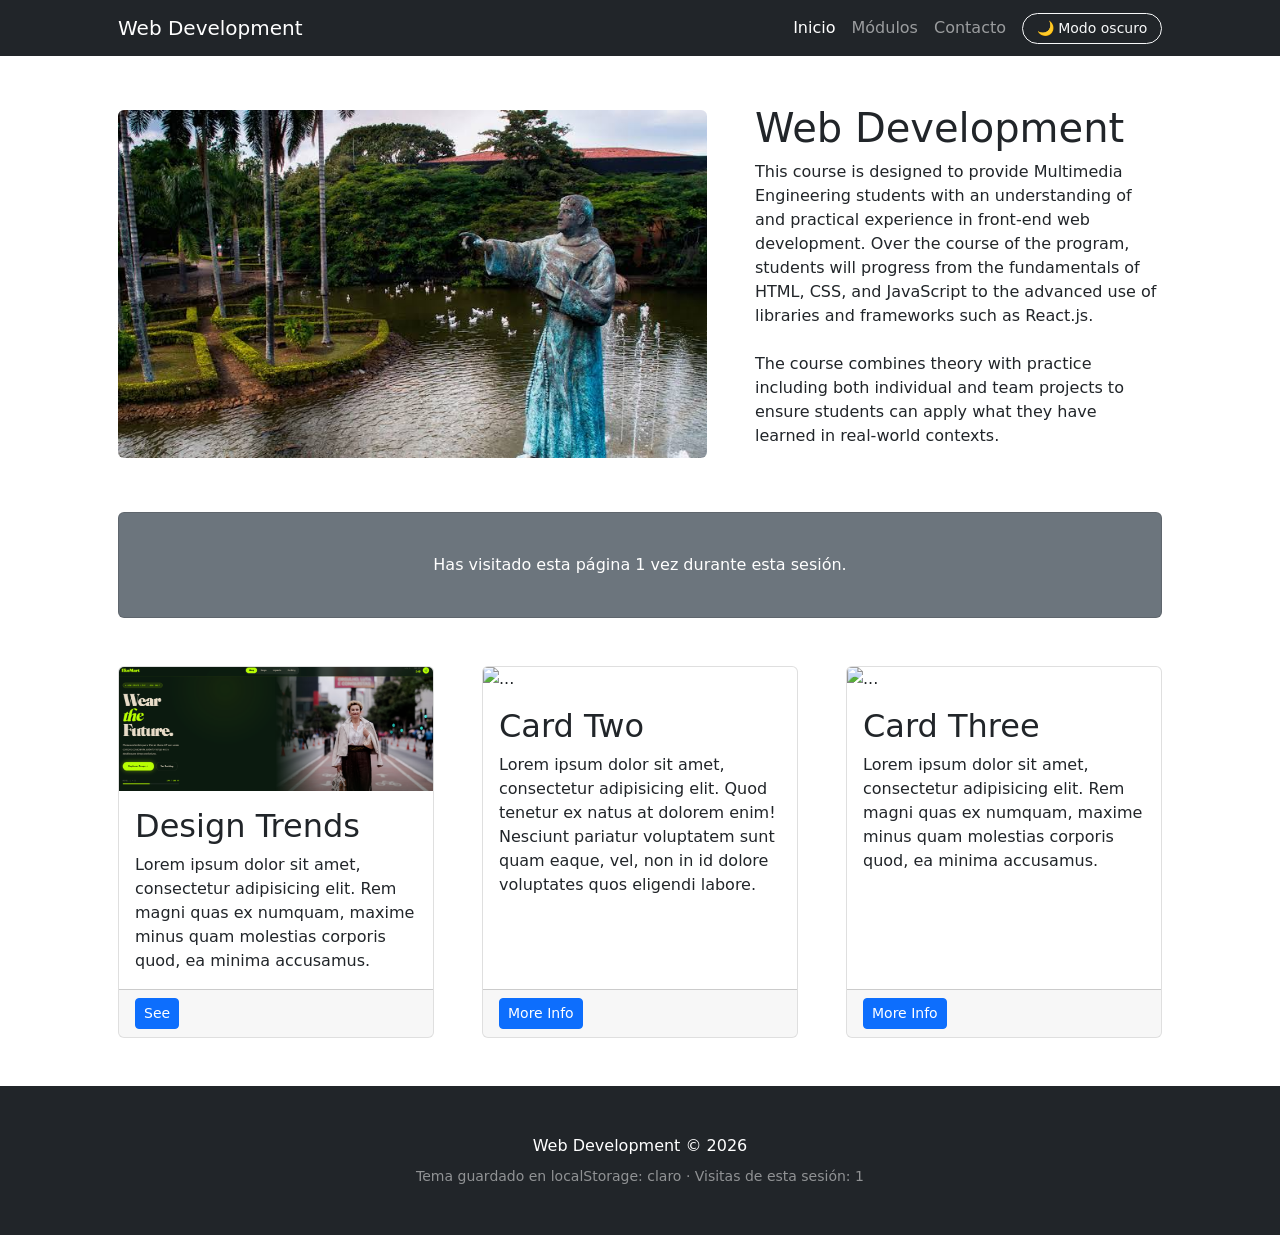
==== index.html @ 2f752448 "Implementacion modo oscuro y claro" ====
<!DOCTYPE html>
<html lang="es">

<head>
    <meta charset="utf-8" />
    <meta name="viewport" content="width=device-width, initial-scale=1, shrink-to-fit=no" />
    <meta name="description" content="Página de Web Development con modo claro y oscuro usando JavaScript, localStorage y sessionStorage." />
    <meta name="author" content="Kelly Marin" />
    <title>Web Usb Cali</title>
    
    <link rel="icon" type="image/x-icon" href="assets/usb.ico" />
    
    <link href="css/styles.css" rel="stylesheet" />
</head>

<body>
    
    <nav class="navbar navbar-expand-lg navbar-dark bg-dark" id="mainNavbar">
        <div class="container px-5">
            <a class="navbar-brand" href="#!">Web Development</a>
            <button class="navbar-toggler" type="button" data-bs-toggle="collapse"
                data-bs-target="#navbarSupportedContent" aria-controls="navbarSupportedContent" aria-expanded="false"
                aria-label="Toggle navigation"><span class="navbar-toggler-icon"></span></button>
            <div class="collapse navbar-collapse" id="navbarSupportedContent">
                <ul class="navbar-nav ms-auto mb-2 mb-lg-0 align-items-lg-center">
                    <li class="nav-item"><a class="nav-link active" aria-current="page" href="#home">Inicio</a></li>
                    <li class="nav-item"><a class="nav-link" href="#modules">Módulos</a></li>
                    <li class="nav-item"><a class="nav-link" href="#contact">Contacto</a></li>
                    <li class="nav-item ms-lg-2 mt-2 mt-lg-0">
                        <button id="themeToggle" class="btn btn-outline-light btn-sm theme-toggle" type="button" aria-label="Cambiar a modo oscuro">
                            <span id="themeIcon" aria-hidden="true">🌙</span>
                            <span id="themeText">Modo oscuro</span>
                        </button>
                    </li>
                </ul>
            </div>
        </div>
    </nav>
    
    <div class="container px-4 px-lg-5" id="home">
        <!-- Heading Row-->
        <div class="row gx-4 gx-lg-5 align-items-center my-5">
            <div class="col-lg-7"><img class="img-fluid rounded mb-4 mb-lg-0" src="./assets/img/banner.jpeg"
                    alt="Usb Cali" /></div>
            <!--https://dummyimage.com/900x400/dee2e6/6c757d.jpg-->
            <div class="col-lg-5">
                <h1 class="font-weight-light">Web Development</h1>
                <p>This course is designed to provide Multimedia Engineering students with an understanding of and
                    practical experience in front-end web development. Over the course of the program, students will
                    progress from the fundamentals of HTML, CSS, and JavaScript to the advanced use of libraries and
                    frameworks such as React.js. <br> <br> The course combines theory with practice including both
                    individual and team projects to ensure students can apply what they have learned in real-world
                    contexts.</p>
                <!--<a class="btn btn-primary" href="#!">Call to Action!</a>-->
            </div>
        </div>
        
        <div class="card text-white bg-secondary my-5 py-4 text-center session-card">
            <div class="card-body">
                <p class="text-white m-0" id="sessionMessage">Bienvenido a la página de Web Development.</p>
            </div>
        </div>
        
        <div class="row gx-4 gx-lg-5" id="modules">
            <div class="col-md-4 mb-5">
                <div class="card h-100">
                    <img src="./assets/img/class2.png" class="card-img-top" alt="Class 2">
                    <div class="card-body">
                        <h2 class="card-title">Design Trends</h2>
                        <p class="card-text">Lorem ipsum dolor sit amet, consectetur adipisicing elit. Rem magni quas ex
                            numquam, maxime minus quam molestias corporis quod, ea minima accusamus.</p>
                    </div>
                    <div class="card-footer"><a class="btn btn-primary btn-sm"
                            href="https://www.figma.com/make/4cFjc6qSwJ2ZWATA0oM1bF/Redesign-E-commerce-Platform?code-node-id=0-6&p=f&fullscreen=1"
                            target="_blank">See</a></div>
                </div>
            </div>
            <div class="col-md-4 mb-5">
                <div class="card h-100">
                    <img src="https://dummyimage.com/900x400/dee2e6/6c757d.jpg" class="card-img-top" alt="...">
                    <div class="card-body">
                        <h2 class="card-title">Card Two</h2>
                        <p class="card-text">Lorem ipsum dolor sit amet, consectetur adipisicing elit. Quod tenetur ex
                            natus at dolorem enim! Nesciunt pariatur voluptatem sunt quam eaque, vel, non in id dolore
                            voluptates quos eligendi labore.</p>
                    </div>
                    <div class="card-footer"><a class="btn btn-primary btn-sm" href="#!">More Info</a></div>
                </div>
            </div>
            <div class="col-md-4 mb-5">
                <div class="card h-100">
                    <img src="https://dummyimage.com/900x400/dee2e6/6c757d.jpg" class="card-img-top" alt="...">
                    <div class="card-body">
                        <h2 class="card-title">Card Three</h2>
                        <p class="card-text">Lorem ipsum dolor sit amet, consectetur adipisicing elit. Rem magni quas ex
                            numquam, maxime minus quam molestias corporis quod, ea minima accusamus.</p>
                    </div>
                    <div class="card-footer"><a class="btn btn-primary btn-sm" href="#!">More Info</a></div>
                </div>
            </div>
        </div>
    </div>
    <!-- Footer-->
    <footer class="py-5 bg-dark" id="contact">
        <div class="container px-4 px-lg-5">
            <p class="m-0 text-center text-white">Web Development &copy; 2026</p>
            <p class="m-0 mt-2 text-center text-white-50 small" id="storageInfo"></p>
        </div>
    </footer>
    
    <script src="https://cdn.jsdelivr.net/npm/bootstrap@5.2.3/dist/js/bootstrap.bundle.min.js"></script>
    
    <script src="js/scripts.js"></script>
</body>

</html>
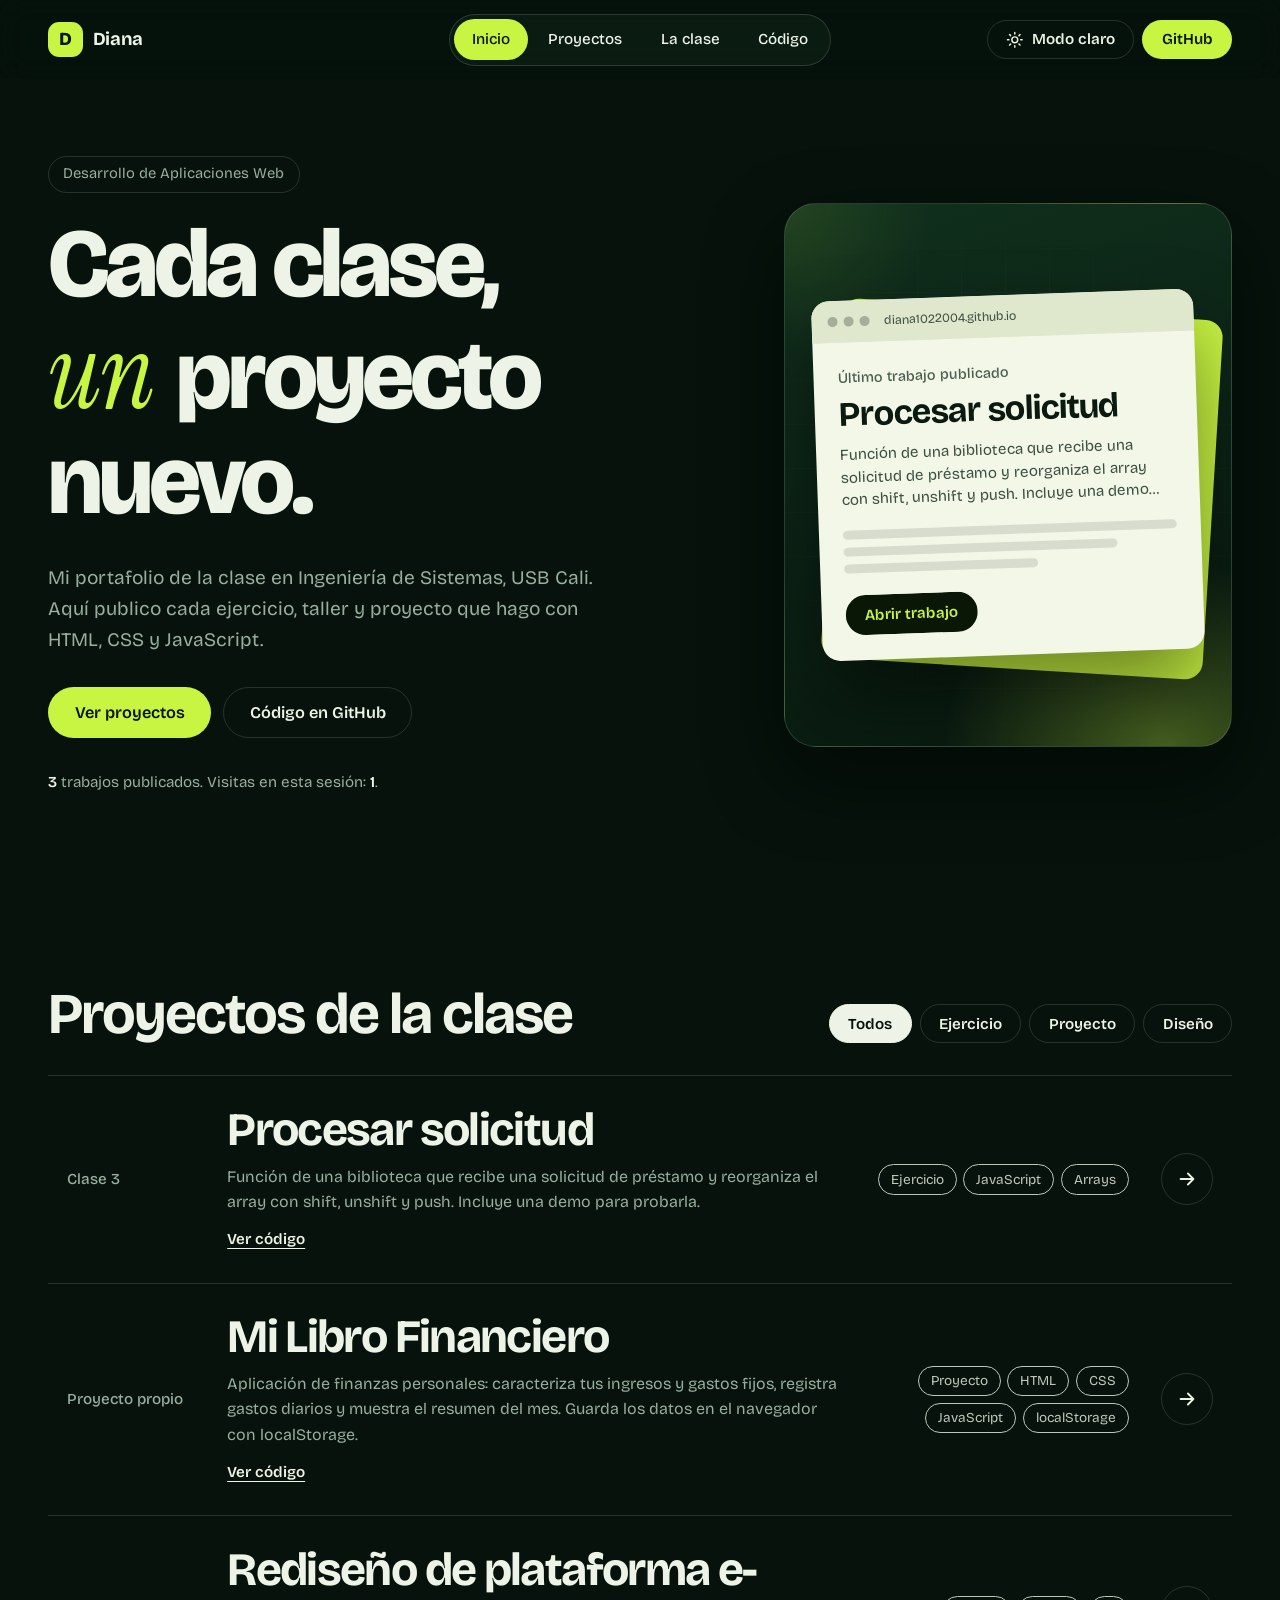
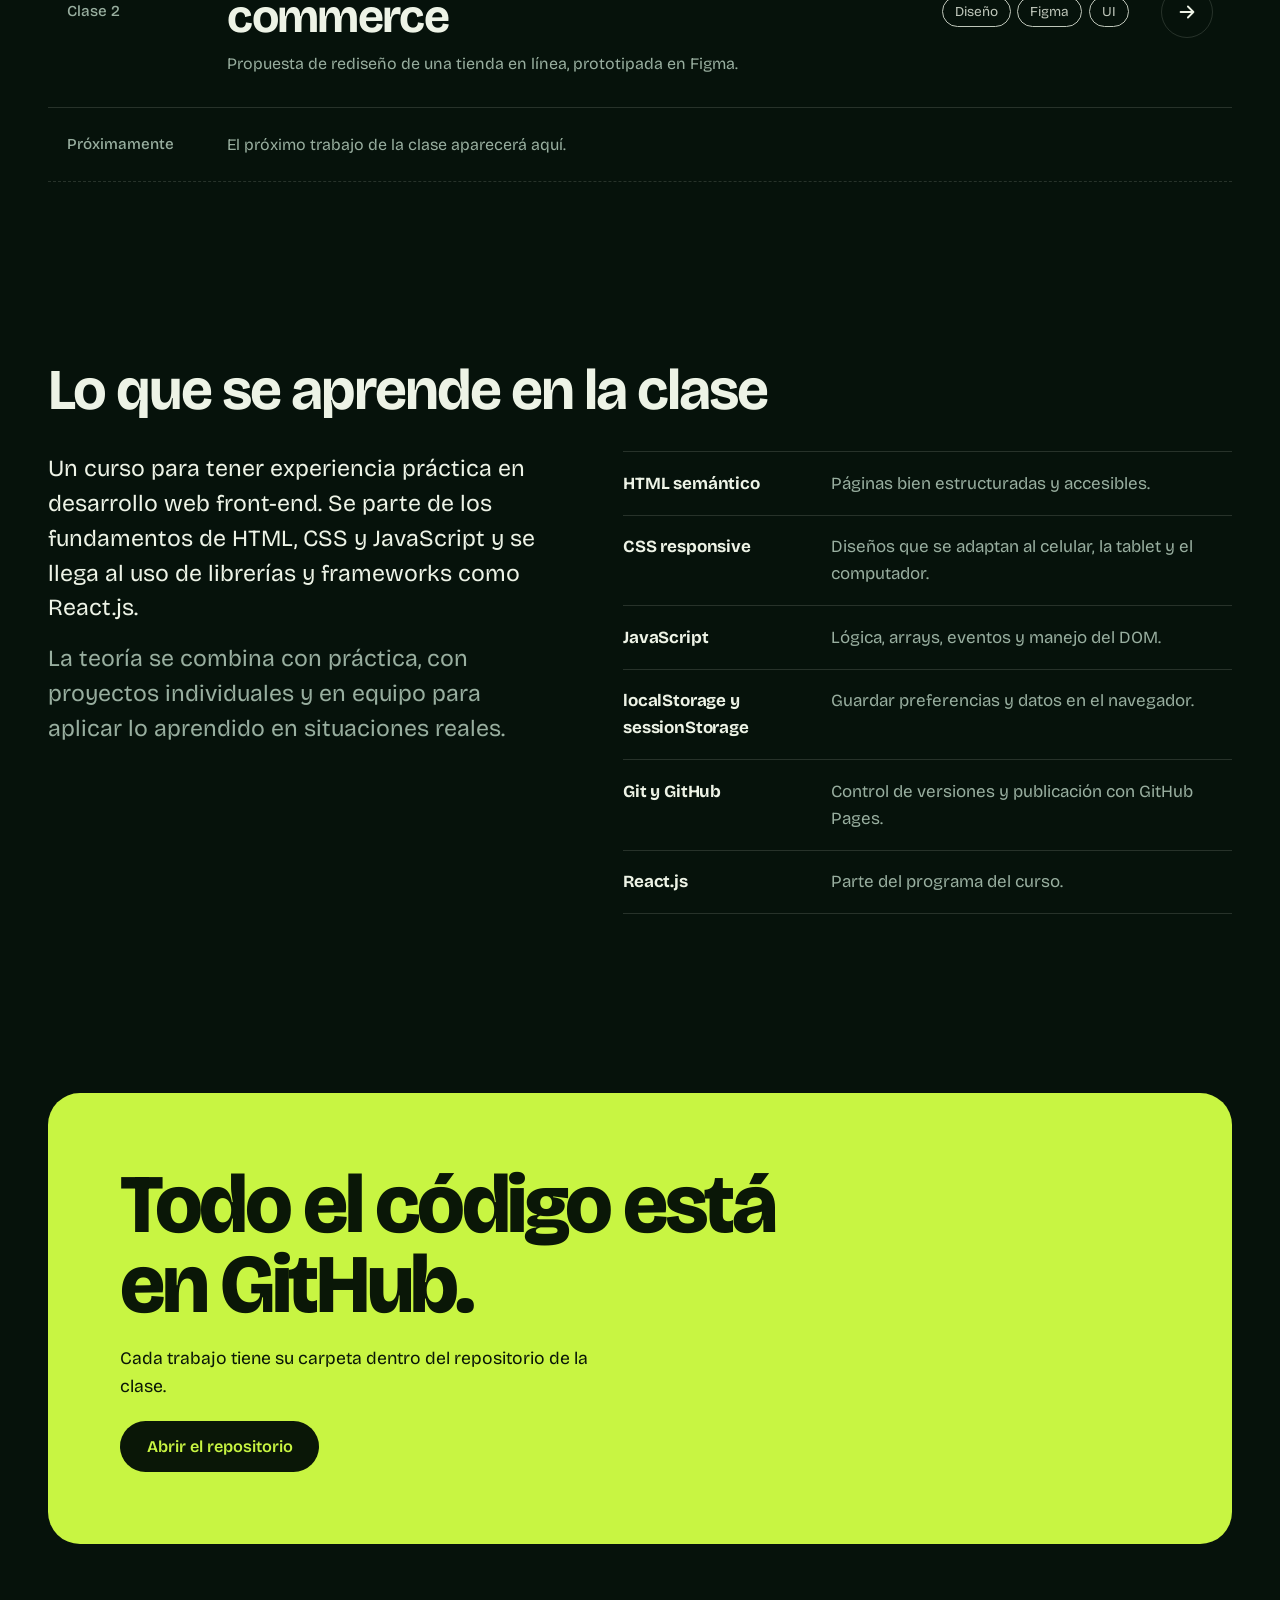
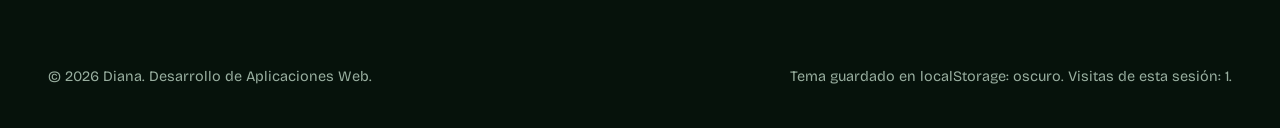
==== commit e8c397f0: "Nuevo portafolio de la clase" ====
--- a/index.html
+++ b/index.html
@@ -1,116 +1,191 @@
 <!DOCTYPE html>
-<html lang="es">
+<html lang="es" data-theme="dark">
 
 <head>
-    <meta charset="utf-8" />
-    <meta name="viewport" content="width=device-width, initial-scale=1, shrink-to-fit=no" />
-    <meta name="description" content="Página de Web Development con modo claro y oscuro usando JavaScript, localStorage y sessionStorage." />
-    <meta name="author" content="Kelly Marin" />
-    <title>Web Usb Cali</title>
-    
-    <link rel="icon" type="image/x-icon" href="assets/usb.ico" />
-    
-    <link href="css/styles.css" rel="stylesheet" />
+    <meta charset="utf-8">
+    <meta name="viewport" content="width=device-width, initial-scale=1">
+    <title>Desarrollo de Aplicaciones Web | Portafolio de Diana</title>
+    <meta name="description"
+        content="Portafolio de la clase Desarrollo de Aplicaciones Web: ejercicios, talleres y proyectos hechos con HTML, CSS y JavaScript.">
+    <link rel="icon"
+        href="data:image/svg+xml,%3Csvg xmlns='http://www.w3.org/2000/svg' viewBox='0 0 32 32'%3E%3Crect width='32' height='32' rx='9' fill='%2306120b'/%3E%3Ctext x='16' y='23' font-size='20' font-weight='800' text-anchor='middle' fill='%23c8f542' font-family='sans-serif'%3ED%3C/text%3E%3C/svg%3E">
+
+    <link rel="preconnect" href="https://fonts.googleapis.com">
+    <link rel="preconnect" href="https://fonts.gstatic.com" crossorigin>
+    <link
+        href="https://fonts.googleapis.com/css2?family=Bricolage+Grotesque:opsz,wght@12..96,300..800&family=Instrument+Serif:ital@1&display=swap"
+        rel="stylesheet">
+    <link rel="stylesheet" href="css/portfolio.css">
+
+    <!-- Se carga aquí para aplicar el tema guardado antes de pintar la página -->
+    <script src="js/theme.js"></script>
 </head>
 
 <body>
-    
-    <nav class="navbar navbar-expand-lg navbar-dark bg-dark" id="mainNavbar">
-        <div class="container px-5">
-            <a class="navbar-brand" href="#!">Web Development</a>
-            <button class="navbar-toggler" type="button" data-bs-toggle="collapse"
-                data-bs-target="#navbarSupportedContent" aria-controls="navbarSupportedContent" aria-expanded="false"
-                aria-label="Toggle navigation"><span class="navbar-toggler-icon"></span></button>
-            <div class="collapse navbar-collapse" id="navbarSupportedContent">
-                <ul class="navbar-nav ms-auto mb-2 mb-lg-0 align-items-lg-center">
-                    <li class="nav-item"><a class="nav-link active" aria-current="page" href="#home">Inicio</a></li>
-                    <li class="nav-item"><a class="nav-link" href="#modules">Módulos</a></li>
-                    <li class="nav-item"><a class="nav-link" href="#contact">Contacto</a></li>
-                    <li class="nav-item ms-lg-2 mt-2 mt-lg-0">
-                        <button id="themeToggle" class="btn btn-outline-light btn-sm theme-toggle" type="button" aria-label="Cambiar a modo oscuro">
-                            <span id="themeIcon" aria-hidden="true">🌙</span>
-                            <span id="themeText">Modo oscuro</span>
-                        </button>
-                    </li>
-                </ul>
+    <a class="skip" href="#contenido">Saltar al contenido</a>
+
+    <header class="site-header">
+        <a class="brand" href="#inicio" aria-label="Diana, ir al inicio">
+            <span class="brand-mark" aria-hidden="true">D</span>
+            <span>Diana</span>
+        </a>
+
+        <nav class="nav-pill" aria-label="Secciones">
+            <a href="#inicio" class="is-active" aria-current="true">Inicio</a>
+            <a href="#proyectos">Proyectos</a>
+            <a href="#clase">La clase</a>
+            <a href="#contacto">Código</a>
+        </nav>
+
+        <div class="header-actions">
+            <button id="themeToggle" class="pill pill-ghost theme-toggle" type="button">
+                <svg class="icon-sun" viewBox="0 0 24 24" fill="none" stroke="currentColor" stroke-width="2"
+                    stroke-linecap="round" stroke-linejoin="round" aria-hidden="true">
+                    <circle cx="12" cy="12" r="4" />
+                    <path d="M12 2v2M12 20v2M4.9 4.9l1.4 1.4M17.7 17.7l1.4 1.4M2 12h2M20 12h2M4.9 19.1l1.4-1.4M17.7 6.3l1.4-1.4" />
+                </svg>
+                <svg class="icon-moon" viewBox="0 0 24 24" fill="none" stroke="currentColor" stroke-width="2"
+                    stroke-linecap="round" stroke-linejoin="round" aria-hidden="true">
+                    <path d="M21 12.8A9 9 0 1 1 11.2 3a7 7 0 0 0 9.8 9.8z" />
+                </svg>
+                <span id="themeText">Modo claro</span>
+            </button>
+            <a class="pill pill-lime" data-repo-link href="https://github.com/diana1022004/desarrollo-de-aplicaciones-web"
+                target="_blank" rel="noopener">GitHub</a>
+        </div>
+    </header>
+
+    <main id="contenido">
+        <!-- INICIO -->
+        <section class="hero" id="inicio">
+            <div class="wrap hero-grid">
+                <div class="hero-copy">
+                    <p class="chip">Desarrollo de Aplicaciones Web</p>
+
+                    <h1 class="hero-title" aria-label="Cada clase, un proyecto nuevo.">
+                        <span class="line" aria-hidden="true"><span>Cada clase,</span></span>
+                        <span class="line" aria-hidden="true"><span><em>un</em> proyecto</span></span>
+                        <span class="line" aria-hidden="true"><span>nuevo.</span></span>
+                    </h1>
+
+                    <p class="lead">Mi portafolio de la clase en Ingeniería de Sistemas, USB Cali. Aquí publico cada
+                        ejercicio, taller y proyecto que hago con HTML, CSS y JavaScript.</p>
+
+                    <div class="hero-actions">
+                        <a class="pill pill-lime pill-lg" href="#proyectos">Ver proyectos</a>
+                        <a class="pill pill-ghost pill-lg" data-repo-link
+                            href="https://github.com/diana1022004/desarrollo-de-aplicaciones-web" target="_blank"
+                            rel="noopener">Código en GitHub</a>
+                    </div>
+
+                    <p class="hero-meta"><strong id="projectCount">0</strong> trabajos publicados. Visitas en esta
+                        sesión: <strong id="visitCount">1</strong>.</p>
+                </div>
+
+                <aside class="hero-panel" aria-label="Último trabajo publicado">
+                    <div class="browser-stage">
+                        <div class="browser">
+                            <div class="browser-bar" aria-hidden="true">
+                                <i></i><i></i><i></i>
+                                <span>diana1022004.github.io</span>
+                            </div>
+                            <div class="browser-body">
+                                <p class="browser-kicker">Último trabajo publicado</p>
+                                <h2 class="browser-title" id="latestTitle">Cargando…</h2>
+                                <p class="browser-desc" id="latestDesc"></p>
+                                <div class="skeleton" aria-hidden="true"><b></b><b></b><b></b></div>
+                                <a class="pill pill-dark" id="latestLink" href="#proyectos">Abrir trabajo</a>
+                            </div>
+                        </div>
+                    </div>
+                </aside>
             </div>
-        </div>
-    </nav>
-    
-    <div class="container px-4 px-lg-5" id="home">
-        <!-- Heading Row-->
-        <div class="row gx-4 gx-lg-5 align-items-center my-5">
-            <div class="col-lg-7"><img class="img-fluid rounded mb-4 mb-lg-0" src="./assets/img/banner.jpeg"
-                    alt="Usb Cali" /></div>
-            <!--https://dummyimage.com/900x400/dee2e6/6c757d.jpg-->
-            <div class="col-lg-5">
-                <h1 class="font-weight-light">Web Development</h1>
-                <p>This course is designed to provide Multimedia Engineering students with an understanding of and
-                    practical experience in front-end web development. Over the course of the program, students will
-                    progress from the fundamentals of HTML, CSS, and JavaScript to the advanced use of libraries and
-                    frameworks such as React.js. <br> <br> The course combines theory with practice including both
-                    individual and team projects to ensure students can apply what they have learned in real-world
-                    contexts.</p>
-                <!--<a class="btn btn-primary" href="#!">Call to Action!</a>-->
+        </section>
+
+        <!-- PROYECTOS -->
+        <section class="section" id="proyectos" aria-labelledby="proyectos-titulo">
+            <div class="wrap">
+                <div class="section-head">
+                    <h2 class="h2" id="proyectos-titulo">Proyectos de la clase</h2>
+                    <div class="filters" id="filters" role="group" aria-label="Filtrar por tipo"></div>
+                </div>
+
+                <div class="index" id="projectList"></div>
+
+                <noscript>
+                    <p class="lead">Activa JavaScript para ver la lista de proyectos, o revisa el código directamente
+                        en <a href="https://github.com/diana1022004/desarrollo-de-aplicaciones-web">GitHub</a>.</p>
+                </noscript>
             </div>
-        </div>
-        
-        <div class="card text-white bg-secondary my-5 py-4 text-center session-card">
-            <div class="card-body">
-                <p class="text-white m-0" id="sessionMessage">Bienvenido a la página de Web Development.</p>
-            </div>
-        </div>
-        
-        <div class="row gx-4 gx-lg-5" id="modules">
-            <div class="col-md-4 mb-5">
-                <div class="card h-100">
-                    <img src="./assets/img/class2.png" class="card-img-top" alt="Class 2">
-                    <div class="card-body">
-                        <h2 class="card-title">Design Trends</h2>
-                        <p class="card-text">Lorem ipsum dolor sit amet, consectetur adipisicing elit. Rem magni quas ex
-                            numquam, maxime minus quam molestias corporis quod, ea minima accusamus.</p>
+        </section>
+
+        <!-- LA CLASE -->
+        <section class="section" id="clase" aria-labelledby="clase-titulo">
+            <div class="wrap">
+                <div class="section-head">
+                    <h2 class="h2" id="clase-titulo">Lo que se aprende en la clase</h2>
+                </div>
+
+                <div class="about-grid">
+                    <div>
+                        <p class="about-text">Un curso para tener experiencia práctica en desarrollo web front-end. Se
+                            parte de los fundamentos de HTML, CSS y JavaScript y se llega al uso de librerías y
+                            frameworks como React.js.</p>
+                        <p class="about-text">La teoría se combina con práctica, con proyectos individuales y en equipo
+                            para aplicar lo aprendido en situaciones reales.</p>
                     </div>
-                    <div class="card-footer"><a class="btn btn-primary btn-sm"
-                            href="https://www.figma.com/make/4cFjc6qSwJ2ZWATA0oM1bF/Redesign-E-commerce-Platform?code-node-id=0-6&p=f&fullscreen=1"
-                            target="_blank">See</a></div>
+
+                    <dl class="topics">
+                        <div>
+                            <dt>HTML semántico</dt>
+                            <dd>Páginas bien estructuradas y accesibles.</dd>
+                        </div>
+                        <div>
+                            <dt>CSS responsive</dt>
+                            <dd>Diseños que se adaptan al celular, la tablet y el computador.</dd>
+                        </div>
+                        <div>
+                            <dt>JavaScript</dt>
+                            <dd>Lógica, arrays, eventos y manejo del DOM.</dd>
+                        </div>
+                        <div>
+                            <dt>localStorage y sessionStorage</dt>
+                            <dd>Guardar preferencias y datos en el navegador.</dd>
+                        </div>
+                        <div>
+                            <dt>Git y GitHub</dt>
+                            <dd>Control de versiones y publicación con GitHub Pages.</dd>
+                        </div>
+                        <div>
+                            <dt>React.js</dt>
+                            <dd>Parte del programa del curso.</dd>
+                        </div>
+                    </dl>
                 </div>
             </div>
-            <div class="col-md-4 mb-5">
-                <div class="card h-100">
-                    <img src="https://dummyimage.com/900x400/dee2e6/6c757d.jpg" class="card-img-top" alt="...">
-                    <div class="card-body">
-                        <h2 class="card-title">Card Two</h2>
-                        <p class="card-text">Lorem ipsum dolor sit amet, consectetur adipisicing elit. Quod tenetur ex
-                            natus at dolorem enim! Nesciunt pariatur voluptatem sunt quam eaque, vel, non in id dolore
-                            voluptates quos eligendi labore.</p>
-                    </div>
-                    <div class="card-footer"><a class="btn btn-primary btn-sm" href="#!">More Info</a></div>
+        </section>
+
+        <!-- CÓDIGO -->
+        <section class="section" id="contacto" aria-labelledby="contacto-titulo">
+            <div class="wrap">
+                <div class="cta-box">
+                    <h2 class="cta-title" id="contacto-titulo">Todo el código está en GitHub.</h2>
+                    <p>Cada trabajo tiene su carpeta dentro del repositorio de la clase.</p>
+                    <a class="pill pill-dark pill-lg" data-repo-link
+                        href="https://github.com/diana1022004/desarrollo-de-aplicaciones-web" target="_blank"
+                        rel="noopener">Abrir el repositorio</a>
                 </div>
             </div>
-            <div class="col-md-4 mb-5">
-                <div class="card h-100">
-                    <img src="https://dummyimage.com/900x400/dee2e6/6c757d.jpg" class="card-img-top" alt="...">
-                    <div class="card-body">
-                        <h2 class="card-title">Card Three</h2>
-                        <p class="card-text">Lorem ipsum dolor sit amet, consectetur adipisicing elit. Rem magni quas ex
-                            numquam, maxime minus quam molestias corporis quod, ea minima accusamus.</p>
-                    </div>
-                    <div class="card-footer"><a class="btn btn-primary btn-sm" href="#!">More Info</a></div>
-                </div>
-            </div>
-        </div>
-    </div>
-    <!-- Footer-->
-    <footer class="py-5 bg-dark" id="contact">
-        <div class="container px-4 px-lg-5">
-            <p class="m-0 text-center text-white">Web Development &copy; 2026</p>
-            <p class="m-0 mt-2 text-center text-white-50 small" id="storageInfo"></p>
-        </div>
+        </section>
+    </main>
+
+    <footer class="wrap site-footer">
+        <p>&copy; <span id="year">2026</span> Diana. Desarrollo de Aplicaciones Web.</p>
+        <p id="storageInfo"></p>
     </footer>
-    
-    <script src="https://cdn.jsdelivr.net/npm/bootstrap@5.2.3/dist/js/bootstrap.bundle.min.js"></script>
-    
-    <script src="js/scripts.js"></script>
+
+    <script src="js/projects.js"></script>
+    <script src="js/main.js"></script>
 </body>
 
-</html>+</html>
--- a/css/portfolio.css
+++ b/css/portfolio.css
@@ -0,0 +1,716 @@
+/* =====================================================================
+   Portafolio: Desarrollo de Aplicaciones Web
+   Paleta: verde bosque + lima. Tipografía: Bricolage Grotesque
+   (títulos y texto) + Instrument Serif cursiva (acentos).
+   ===================================================================== */
+
+/* ---------- Tokens ---------- */
+:root {
+  --gutter: clamp(1.25rem, 4vw, 3rem);
+  --font: "Bricolage Grotesque", system-ui, -apple-system, "Segoe UI", Roboto, sans-serif;
+  --serif: "Instrument Serif", Georgia, "Times New Roman", serif;
+  --mono: ui-monospace, SFMono-Regular, Menlo, Consolas, monospace;
+
+  --lime: #c8f542;
+  --lime-ink: #0a1707;
+
+  /* Oscuro (por defecto) */
+  --bg: #06120b;
+  --surface: #0e2016;
+  --line: rgba(237, 243, 230, 0.14);
+  --text: #edf3e6;
+  --muted: #98ae9f;
+  --accent-text: #c8f542;
+  --shadow: 0 30px 80px rgba(0, 0, 0, 0.45);
+  color-scheme: dark;
+}
+
+:root[data-theme="light"] {
+  --bg: #eef2e3;
+  --surface: #f8faf1;
+  --line: rgba(11, 26, 16, 0.18);
+  --text: #0b1a10;
+  --muted: #4f6155;
+  --accent-text: #3a6408;
+  --shadow: 0 30px 80px rgba(11, 26, 16, 0.18);
+  color-scheme: light;
+}
+
+/* ---------- Base ---------- */
+*,
+*::before,
+*::after { box-sizing: border-box; }
+
+html { scroll-behavior: smooth; scroll-padding-top: 6.5rem; }
+
+body {
+  margin: 0;
+  background: var(--bg);
+  color: var(--text);
+  font-family: var(--font);
+  font-size: 1.0625rem;
+  line-height: 1.6;
+  font-optical-sizing: auto;
+  -webkit-font-smoothing: antialiased;
+}
+
+h1, h2, h3, p, ul, ol, dl, dd { margin: 0; }
+ul, ol { padding: 0; list-style: none; }
+a { color: inherit; }
+img, svg { max-width: 100%; }
+
+code {
+  font-family: var(--mono);
+  font-size: 0.88em;
+  padding: 0.1em 0.4em;
+  border-radius: 0.4em;
+  background: color-mix(in srgb, var(--text) 10%, transparent);
+}
+
+:focus-visible {
+  outline: 3px solid var(--accent-text);
+  outline-offset: 3px;
+}
+
+.wrap {
+  width: min(100% - 2 * var(--gutter), 1240px);
+  margin-inline: auto;
+}
+
+.sr-only {
+  position: absolute;
+  width: 1px;
+  height: 1px;
+  overflow: hidden;
+  clip: rect(0 0 0 0);
+  white-space: nowrap;
+}
+
+.skip {
+  position: fixed;
+  left: 1rem;
+  top: -4rem;
+  z-index: 100;
+  padding: 0.6rem 1rem;
+  border-radius: 999px;
+  background: var(--lime);
+  color: var(--lime-ink);
+  font-weight: 600;
+  text-decoration: none;
+  transition: top 0.2s;
+}
+.skip:focus { top: 1rem; }
+
+/* ---------- Botones tipo pastilla ---------- */
+.pill {
+  display: inline-flex;
+  align-items: center;
+  justify-content: center;
+  gap: 0.5rem;
+  padding: 0.6rem 1.15rem;
+  border: 1px solid transparent;
+  border-radius: 999px;
+  background: transparent;
+  color: var(--text);
+  font: inherit;
+  font-size: 0.95rem;
+  font-weight: 600;
+  line-height: 1.2;
+  text-decoration: none;
+  cursor: pointer;
+  transition: background 0.2s, color 0.2s, border-color 0.2s;
+}
+.pill-lg { padding: 0.9rem 1.6rem; font-size: 1.02rem; }
+.pill-lime { background: var(--lime); color: var(--lime-ink); }
+.pill-lime:hover { background: #d7ff5a; }
+.pill-ghost { border-color: var(--line); }
+.pill-ghost:hover { border-color: var(--accent-text); }
+.pill-dark { background: var(--lime-ink); color: var(--lime); }
+.pill-dark:hover { background: #17300f; }
+
+/* ---------- Encabezado ---------- */
+.site-header {
+  position: sticky;
+  top: 0;
+  z-index: 30;
+  display: grid;
+  grid-template-columns: 1fr auto 1fr;
+  align-items: center;
+  gap: 0.75rem 1rem;
+  padding: 0.85rem var(--gutter);
+  background: color-mix(in srgb, var(--bg) 82%, transparent);
+  -webkit-backdrop-filter: blur(14px);
+  backdrop-filter: blur(14px);
+}
+
+.brand {
+  display: inline-flex;
+  align-items: center;
+  gap: 0.6rem;
+  justify-self: start;
+  font-size: 1.15rem;
+  font-weight: 700;
+  letter-spacing: -0.02em;
+  text-decoration: none;
+}
+.brand-mark {
+  display: grid;
+  place-items: center;
+  width: 2.2rem;
+  height: 2.2rem;
+  border-radius: 0.7rem;
+  background: var(--lime);
+  color: var(--lime-ink);
+  font-weight: 800;
+}
+
+.nav-pill {
+  display: flex;
+  gap: 0.2rem;
+  padding: 0.3rem;
+  border: 1px solid var(--line);
+  border-radius: 999px;
+  background: color-mix(in srgb, var(--surface) 70%, transparent);
+}
+.nav-pill a {
+  padding: 0.5rem 1.1rem;
+  border-radius: 999px;
+  font-size: 0.95rem;
+  font-weight: 500;
+  text-decoration: none;
+  white-space: nowrap;
+  transition: background 0.2s, color 0.2s;
+}
+.nav-pill a:hover { background: color-mix(in srgb, var(--text) 10%, transparent); }
+.nav-pill a.is-active { background: var(--lime); color: var(--lime-ink); }
+
+.header-actions {
+  display: flex;
+  justify-self: end;
+  gap: 0.5rem;
+}
+
+.theme-toggle svg { width: 1.1rem; height: 1.1rem; }
+:root[data-theme="dark"] .icon-moon,
+:root:not([data-theme]) .icon-moon { display: none; }
+:root[data-theme="light"] .icon-sun { display: none; }
+
+/* ---------- Inicio ---------- */
+.hero { padding-block: clamp(2rem, 6vw, 5rem) clamp(3rem, 8vw, 6.5rem); }
+
+.hero-grid {
+  display: grid;
+  grid-template-columns: minmax(0, 1.2fr) minmax(0, 0.8fr);
+  gap: clamp(2rem, 5vw, 4.5rem);
+  align-items: center;
+}
+
+.chip {
+  display: inline-block;
+  padding: 0.35rem 0.9rem;
+  border: 1px solid var(--line);
+  border-radius: 999px;
+  color: var(--muted);
+  font-size: 0.92rem;
+}
+
+.hero-title {
+  margin-block: 1.4rem 1.6rem;
+  font-size: clamp(3.1rem, 7.6vw, 7rem);
+  font-weight: 800;
+  line-height: 0.94;
+  letter-spacing: -0.04em;
+}
+.hero-title .line {
+  display: block;
+  overflow: hidden;
+  padding: 0.04em 0.12em 0.1em 0;
+}
+.hero-title .line > span {
+  display: block;
+  animation: rise 0.9s cubic-bezier(0.2, 0.8, 0.2, 1) both;
+}
+.hero-title .line:nth-child(2) > span { animation-delay: 0.12s; }
+.hero-title .line:nth-child(3) > span { animation-delay: 0.24s; }
+
+.hero-title em {
+  padding-right: 0.06em;
+  color: var(--accent-text);
+  font-family: var(--serif);
+  font-size: 1.08em;
+  font-style: italic;
+  font-weight: 400;
+  letter-spacing: -0.01em;
+}
+
+@keyframes rise {
+  from { transform: translateY(105%); }
+  to { transform: translateY(0); }
+}
+
+.lead {
+  max-width: 46ch;
+  color: var(--muted);
+  font-size: clamp(1.05rem, 1.6vw, 1.2rem);
+}
+
+.hero-actions {
+  display: flex;
+  flex-wrap: wrap;
+  gap: 0.75rem;
+  margin-top: 2rem;
+}
+
+.hero-meta {
+  margin-top: 2rem;
+  color: var(--muted);
+  font-size: 0.95rem;
+}
+.hero-meta strong { color: var(--text); font-weight: 600; }
+
+/* Panel con el último trabajo (siempre oscuro, como una foto) */
+.hero-panel {
+  position: relative;
+  isolation: isolate;
+  display: grid;
+  place-items: center;
+  min-height: 34rem;
+  padding: clamp(1.25rem, 3vw, 2rem);
+  overflow: hidden;
+  border: 1px solid rgba(237, 243, 230, 0.14);
+  border-radius: 2rem;
+  color: #edf3e6;
+  background:
+    radial-gradient(80% 55% at 85% 100%, rgba(200, 245, 66, 0.32), transparent 62%),
+    radial-gradient(55% 45% at 0% 0%, rgba(200, 245, 66, 0.1), transparent 60%),
+    linear-gradient(160deg, #10301d, #08170e);
+  box-shadow: var(--shadow);
+}
+.hero-panel::before {
+  content: "";
+  position: absolute;
+  inset: 0;
+  z-index: -1;
+  background-image:
+    linear-gradient(rgba(237, 243, 230, 0.06) 1px, transparent 1px),
+    linear-gradient(90deg, rgba(237, 243, 230, 0.06) 1px, transparent 1px);
+  background-size: 44px 44px;
+  -webkit-mask-image: radial-gradient(circle at 50% 50%, #000 25%, transparent 75%);
+  mask-image: radial-gradient(circle at 50% 50%, #000 25%, transparent 75%);
+}
+
+.browser-stage {
+  position: relative;
+  width: min(100%, 25rem);
+  animation: settle 1s 0.35s cubic-bezier(0.2, 0.8, 0.2, 1) both;
+}
+.browser-stage::before {
+  content: "";
+  position: absolute;
+  inset: 0.9rem -0.9rem -0.9rem 0.9rem;
+  border-radius: 1.1rem;
+  background: var(--lime);
+  transform: rotate(3.5deg);
+}
+
+@keyframes settle {
+  from { opacity: 0; transform: translateY(1.5rem); }
+  to { opacity: 1; transform: translateY(0); }
+}
+
+.browser {
+  position: relative;
+  overflow: hidden;
+  border-radius: 1.1rem;
+  background: #f3f7e8;
+  color: #0b1a10;
+  box-shadow: 0 40px 80px rgba(0, 0, 0, 0.45);
+  transform: rotate(-2deg);
+}
+.browser-bar {
+  display: flex;
+  align-items: center;
+  gap: 0.4rem;
+  padding: 0.7rem 1rem;
+  background: #dfe7cd;
+  font-size: 0.78rem;
+  color: #3f5145;
+}
+.browser-bar i {
+  width: 0.6rem;
+  height: 0.6rem;
+  border-radius: 50%;
+  background: rgba(11, 26, 16, 0.28);
+}
+.browser-bar span { margin-left: 0.5rem; }
+
+.browser-body { padding: 1.5rem 1.5rem 1.6rem; }
+.browser-kicker { color: #4a5e50; font-size: 0.9rem; font-weight: 500; }
+.browser-title {
+  margin-block: 0.4rem 0.7rem;
+  font-size: clamp(1.7rem, 3vw, 2.15rem);
+  font-weight: 700;
+  line-height: 1.04;
+  letter-spacing: -0.03em;
+}
+.browser-desc {
+  display: -webkit-box;
+  -webkit-line-clamp: 3;
+  -webkit-box-orient: vertical;
+  overflow: hidden;
+  color: #3d4f43;
+  font-size: 0.95rem;
+  line-height: 1.5;
+}
+.skeleton { display: grid; gap: 0.5rem; margin-block: 1.2rem 1.4rem; }
+.skeleton b {
+  height: 0.55rem;
+  border-radius: 999px;
+  background: rgba(11, 26, 16, 0.12);
+}
+.skeleton b:nth-child(2) { width: 82%; }
+.skeleton b:nth-child(3) { width: 58%; }
+
+/* ---------- Secciones ---------- */
+.section { padding-block: clamp(3rem, 7vw, 6rem); }
+
+.section-head {
+  display: flex;
+  flex-wrap: wrap;
+  align-items: end;
+  justify-content: space-between;
+  gap: 1.25rem 2rem;
+  margin-bottom: 2rem;
+}
+
+.h2 {
+  font-size: clamp(2.1rem, 4.6vw, 3.6rem);
+  font-weight: 700;
+  line-height: 1;
+  letter-spacing: -0.035em;
+}
+
+.filters { display: flex; flex-wrap: wrap; gap: 0.5rem; }
+.filter { border-color: var(--line); }
+.filter:hover { border-color: var(--accent-text); }
+.filter[aria-pressed="true"] {
+  background: var(--text);
+  border-color: var(--text);
+  color: var(--bg);
+}
+
+/* ---------- Lista de trabajos ---------- */
+.index { border-top: 1px solid var(--line); }
+
+.row {
+  position: relative;
+  display: grid;
+  grid-template-columns: 8rem minmax(0, 1fr) minmax(0, 16rem) 3.25rem;
+  align-items: center;
+  gap: 1.25rem 2rem;
+  padding: 1.9rem clamp(0.5rem, 1.5vw, 1.25rem);
+  border-bottom: 1px solid var(--line);
+  transition: background 0.25s, color 0.25s;
+}
+.row[hidden] { display: none; }
+
+.row:hover,
+.row:focus-within {
+  background: var(--lime);
+  color: var(--lime-ink);
+}
+
+.row-meta { color: var(--muted); font-size: 0.95rem; font-weight: 500; }
+.row:hover .row-meta,
+.row:focus-within .row-meta,
+.row:hover .row-desc,
+.row:focus-within .row-desc { color: inherit; }
+
+.row-title {
+  font-size: clamp(1.7rem, 3.7vw, 2.9rem);
+  font-weight: 700;
+  line-height: 1.02;
+  letter-spacing: -0.035em;
+}
+.row-link { color: inherit; text-decoration: none; }
+.row-link::after { content: ""; position: absolute; inset: 0; }
+.row-link:focus-visible { outline: none; }
+.row:focus-within { outline: 3px solid var(--accent-text); outline-offset: -3px; }
+
+.row-desc {
+  max-width: 62ch;
+  margin-top: 0.6rem;
+  color: var(--muted);
+  font-size: 1rem;
+}
+
+.row-code {
+  position: relative;
+  z-index: 1;
+  display: inline-block;
+  margin-top: 0.75rem;
+  font-size: 0.95rem;
+  font-weight: 600;
+  text-underline-offset: 0.25em;
+}
+
+.row-tags {
+  display: flex;
+  flex-wrap: wrap;
+  justify-content: flex-end;
+  gap: 0.4rem;
+}
+.row-tags li {
+  padding: 0.2rem 0.75rem;
+  border: 1px solid currentColor;
+  border-radius: 999px;
+  font-size: 0.85rem;
+  opacity: 0.8;
+}
+
+.row-arrow {
+  display: grid;
+  place-items: center;
+  width: 3.25rem;
+  height: 3.25rem;
+  border: 1px solid var(--line);
+  border-radius: 50%;
+  transition: transform 0.25s, background 0.25s, color 0.25s, border-color 0.25s;
+}
+.row:hover .row-arrow,
+.row:focus-within .row-arrow {
+  transform: rotate(-45deg);
+  border-color: transparent;
+  background: var(--lime-ink);
+  color: var(--lime);
+}
+
+.row-soon {
+  grid-template-columns: 8rem minmax(0, 1fr);
+  border-bottom-style: dashed;
+  padding-block: 1.5rem;
+}
+.row-soon:hover { background: transparent; color: inherit; }
+.row-soon .row-desc { margin-top: 0; }
+
+/* ---------- La clase ---------- */
+.about-grid {
+  display: grid;
+  grid-template-columns: minmax(0, 0.9fr) minmax(0, 1.1fr);
+  gap: clamp(2rem, 6vw, 5rem);
+  align-items: start;
+}
+.about-text {
+  max-width: 42ch;
+  font-size: clamp(1.15rem, 1.9vw, 1.45rem);
+  line-height: 1.5;
+}
+.about-text + .about-text { margin-top: 1rem; color: var(--muted); }
+
+.topics { border-bottom: 1px solid var(--line); }
+.topics div {
+  display: grid;
+  grid-template-columns: 12rem minmax(0, 1fr);
+  gap: 1rem;
+  padding-block: 1.1rem;
+  border-top: 1px solid var(--line);
+}
+.topics dt { font-weight: 700; letter-spacing: -0.01em; }
+.topics dd { color: var(--muted); }
+
+/* ---------- Cierre ---------- */
+.cta-box {
+  display: grid;
+  gap: 1.25rem;
+  justify-items: start;
+  padding: clamp(2rem, 6vw, 4.5rem);
+  border-radius: 2rem;
+  background: var(--lime);
+  color: var(--lime-ink);
+}
+.cta-title {
+  max-width: 14ch;
+  font-size: clamp(2.4rem, 6.5vw, 5.25rem);
+  font-weight: 800;
+  line-height: 0.96;
+  letter-spacing: -0.04em;
+}
+.cta-box p { max-width: 44ch; font-size: 1.1rem; }
+
+.site-footer {
+  display: flex;
+  flex-wrap: wrap;
+  justify-content: space-between;
+  gap: 0.5rem 2rem;
+  padding-block: 2rem 2.5rem;
+  color: var(--muted);
+  font-size: 0.9rem;
+}
+
+/* ---------- Página de un ejercicio (modules/class3) ---------- */
+.site-header--simple { grid-template-columns: 1fr auto; }
+
+.page { padding-block: clamp(2rem, 6vw, 4.5rem) 4rem; }
+.chips { display: flex; flex-wrap: wrap; gap: 0.5rem; }
+.page-title {
+  margin-block: 1.25rem 1.25rem;
+  font-size: clamp(2.7rem, 7.5vw, 6rem);
+  font-weight: 800;
+  line-height: 0.95;
+  letter-spacing: -0.04em;
+}
+.page-block { margin-top: clamp(2.5rem, 6vw, 4.5rem); }
+.page-block > .h3 { margin-bottom: 1.25rem; }
+.h3 {
+  font-size: clamp(1.6rem, 3vw, 2.2rem);
+  font-weight: 700;
+  line-height: 1.05;
+  letter-spacing: -0.03em;
+}
+
+.steps { counter-reset: step; border-top: 1px solid var(--line); }
+.steps li {
+  counter-increment: step;
+  display: grid;
+  grid-template-columns: 2.25rem minmax(0, 1fr);
+  align-items: center;
+  gap: 1rem;
+  padding-block: 1.1rem;
+  border-bottom: 1px solid var(--line);
+}
+.steps li::before {
+  content: counter(step);
+  display: grid;
+  place-items: center;
+  width: 2.25rem;
+  height: 2.25rem;
+  border-radius: 50%;
+  background: var(--lime);
+  color: var(--lime-ink);
+  font-weight: 700;
+}
+
+.demo {
+  display: grid;
+  grid-template-columns: minmax(0, 0.8fr) minmax(0, 1.2fr);
+  gap: 1.25rem;
+}
+.panel {
+  padding: clamp(1.25rem, 3vw, 2rem);
+  border: 1px solid var(--line);
+  border-radius: 1.5rem;
+  background: var(--surface);
+}
+.field { display: grid; gap: 0.4rem; margin-bottom: 1.1rem; }
+.field label { font-weight: 600; font-size: 0.95rem; }
+.field input,
+.field textarea {
+  width: 100%;
+  padding: 0.75rem 1rem;
+  border: 1px solid var(--line);
+  border-radius: 0.9rem;
+  background: var(--bg);
+  color: var(--text);
+  font: inherit;
+}
+.field textarea { min-height: 7.5rem; resize: vertical; }
+.field small { color: var(--muted); }
+.hint { min-height: 1.5rem; margin-top: 0.75rem; color: var(--accent-text); font-size: 0.95rem; }
+
+.result-label { font-size: 0.95rem; font-weight: 600; color: var(--muted); }
+.arr {
+  display: flex;
+  flex-wrap: wrap;
+  gap: 0.5rem;
+  margin: 0.6rem 0 1.6rem;
+}
+.arr li {
+  padding: 0.4rem 0.9rem;
+  border: 1px solid var(--line);
+  border-radius: 0.75rem;
+  background: var(--bg);
+}
+.arr li.is-new {
+  border-color: transparent;
+  background: var(--lime);
+  color: var(--lime-ink);
+  font-weight: 600;
+}
+.arr li.is-user {
+  border-color: var(--accent-text);
+  color: var(--accent-text);
+  font-weight: 600;
+}
+.legend { color: var(--muted); font-size: 0.92rem; }
+
+.code-block {
+  overflow: auto;
+  margin: 0;
+  padding: 1.25rem 1.4rem;
+  border: 1px solid var(--line);
+  border-radius: 1.25rem;
+  background: #06120b;
+  color: #dbe7d3;
+  font-family: var(--mono);
+  font-size: 0.9rem;
+  line-height: 1.65;
+  tab-size: 2;
+}
+.code-block code {
+  padding: 0;
+  border-radius: 0;
+  background: none;
+  font-size: inherit;
+}
+
+/* ---------- Adaptación a pantallas pequeñas ---------- */
+@media (max-width: 900px) {
+  .hero-grid,
+  .about-grid,
+  .demo { grid-template-columns: minmax(0, 1fr); }
+
+  .hero-panel { min-height: 28rem; }
+
+  .row {
+    grid-template-columns: minmax(0, 1fr) 3.25rem;
+    grid-template-areas:
+      "meta arrow"
+      "main main"
+      "tags tags";
+  }
+  .row-meta { grid-area: meta; }
+  .row-arrow { grid-area: arrow; }
+  .row-main { grid-area: main; }
+  .row-tags { grid-area: tags; justify-content: flex-start; }
+  .row-soon { grid-template-columns: minmax(0, 1fr); grid-template-areas: none; }
+  .row-soon > * { grid-area: auto; }
+
+  .topics div { grid-template-columns: minmax(0, 1fr); gap: 0.25rem; }
+}
+
+@media (max-width: 760px) {
+  .site-header { grid-template-columns: 1fr auto; }
+  .nav-pill {
+    grid-column: 1 / -1;
+    grid-row: 2;
+    justify-content: space-between;
+    overflow-x: auto;
+  }
+  .nav-pill a { padding-inline: 0.85rem; }
+  .header-actions .pill-lime { display: none; }
+  .site-header--simple .header-actions .pill-lime { display: inline-flex; }
+}
+
+@media (max-width: 460px) {
+  .theme-toggle #themeText { display: none; }
+}
+
+@media (prefers-reduced-motion: reduce) {
+  html { scroll-behavior: auto; }
+  *,
+  *::before,
+  *::after {
+    animation: none !important;
+    transition: none !important;
+  }
+}
